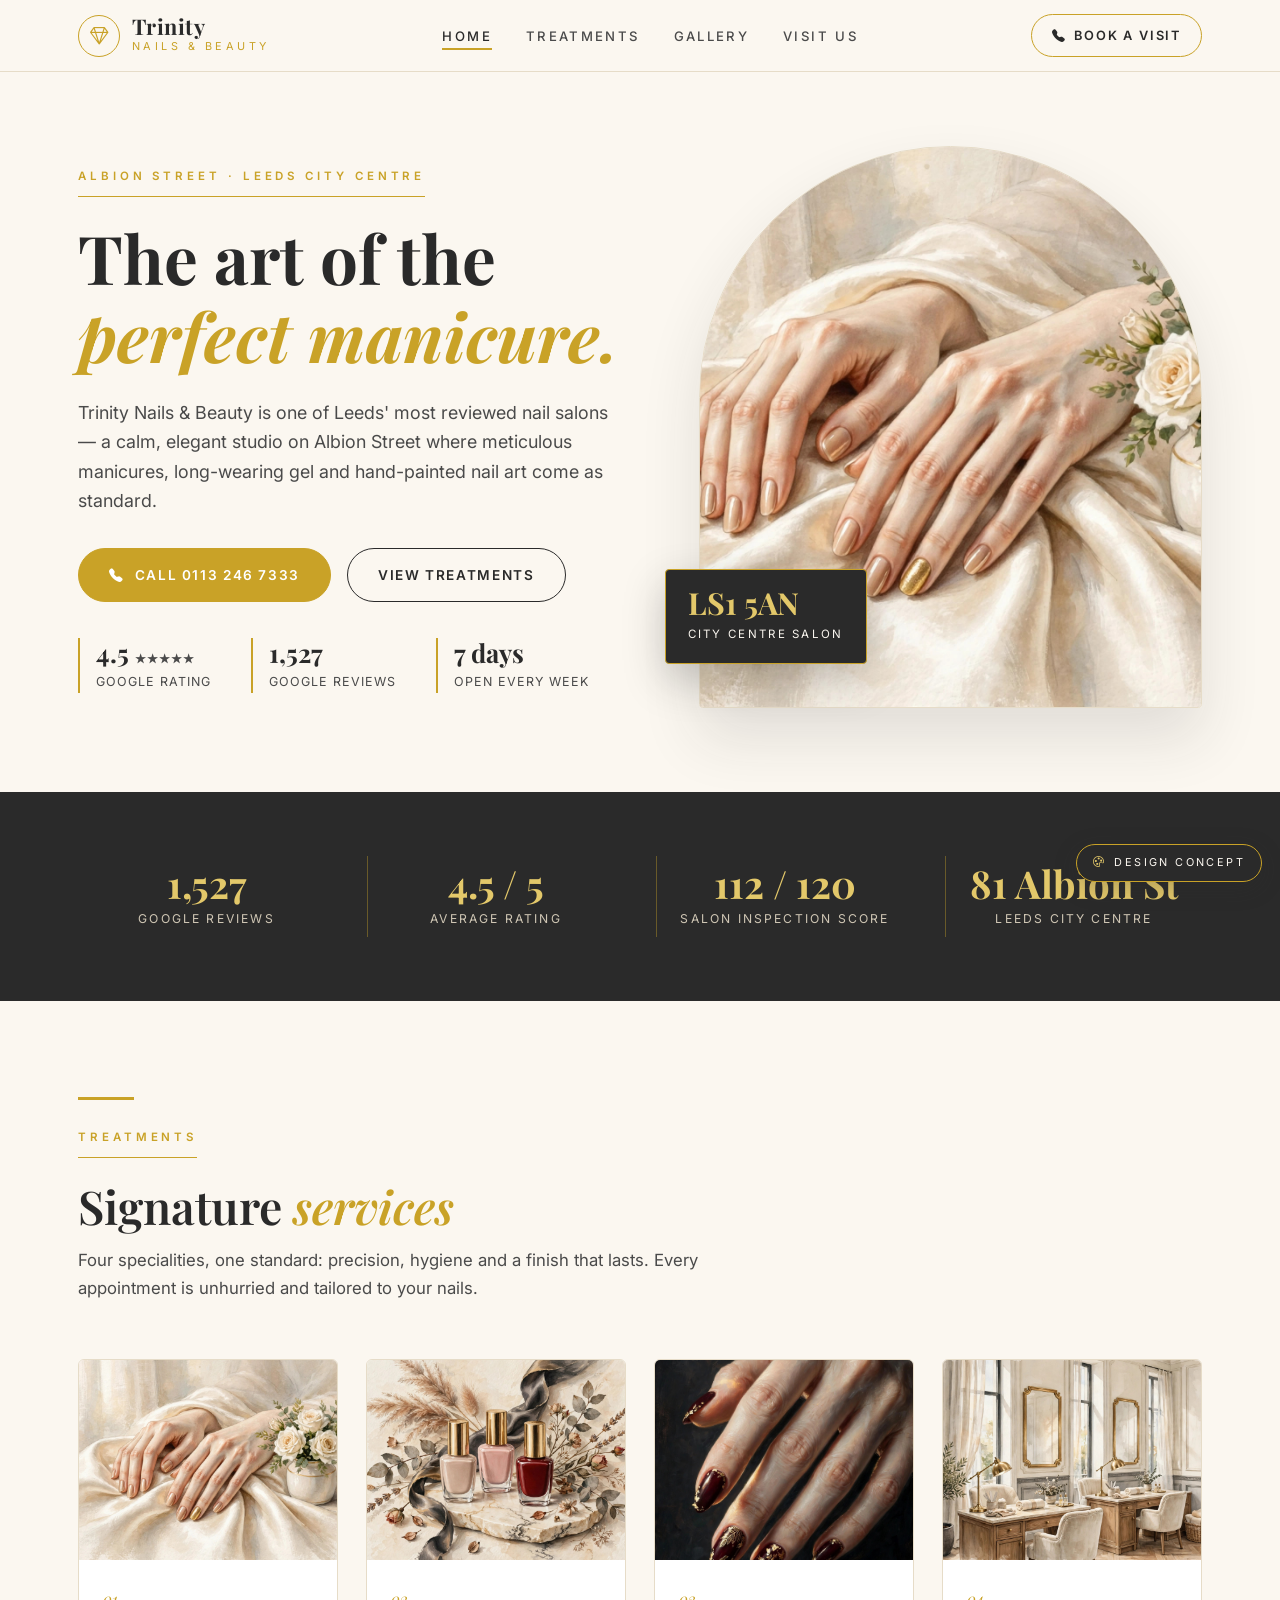
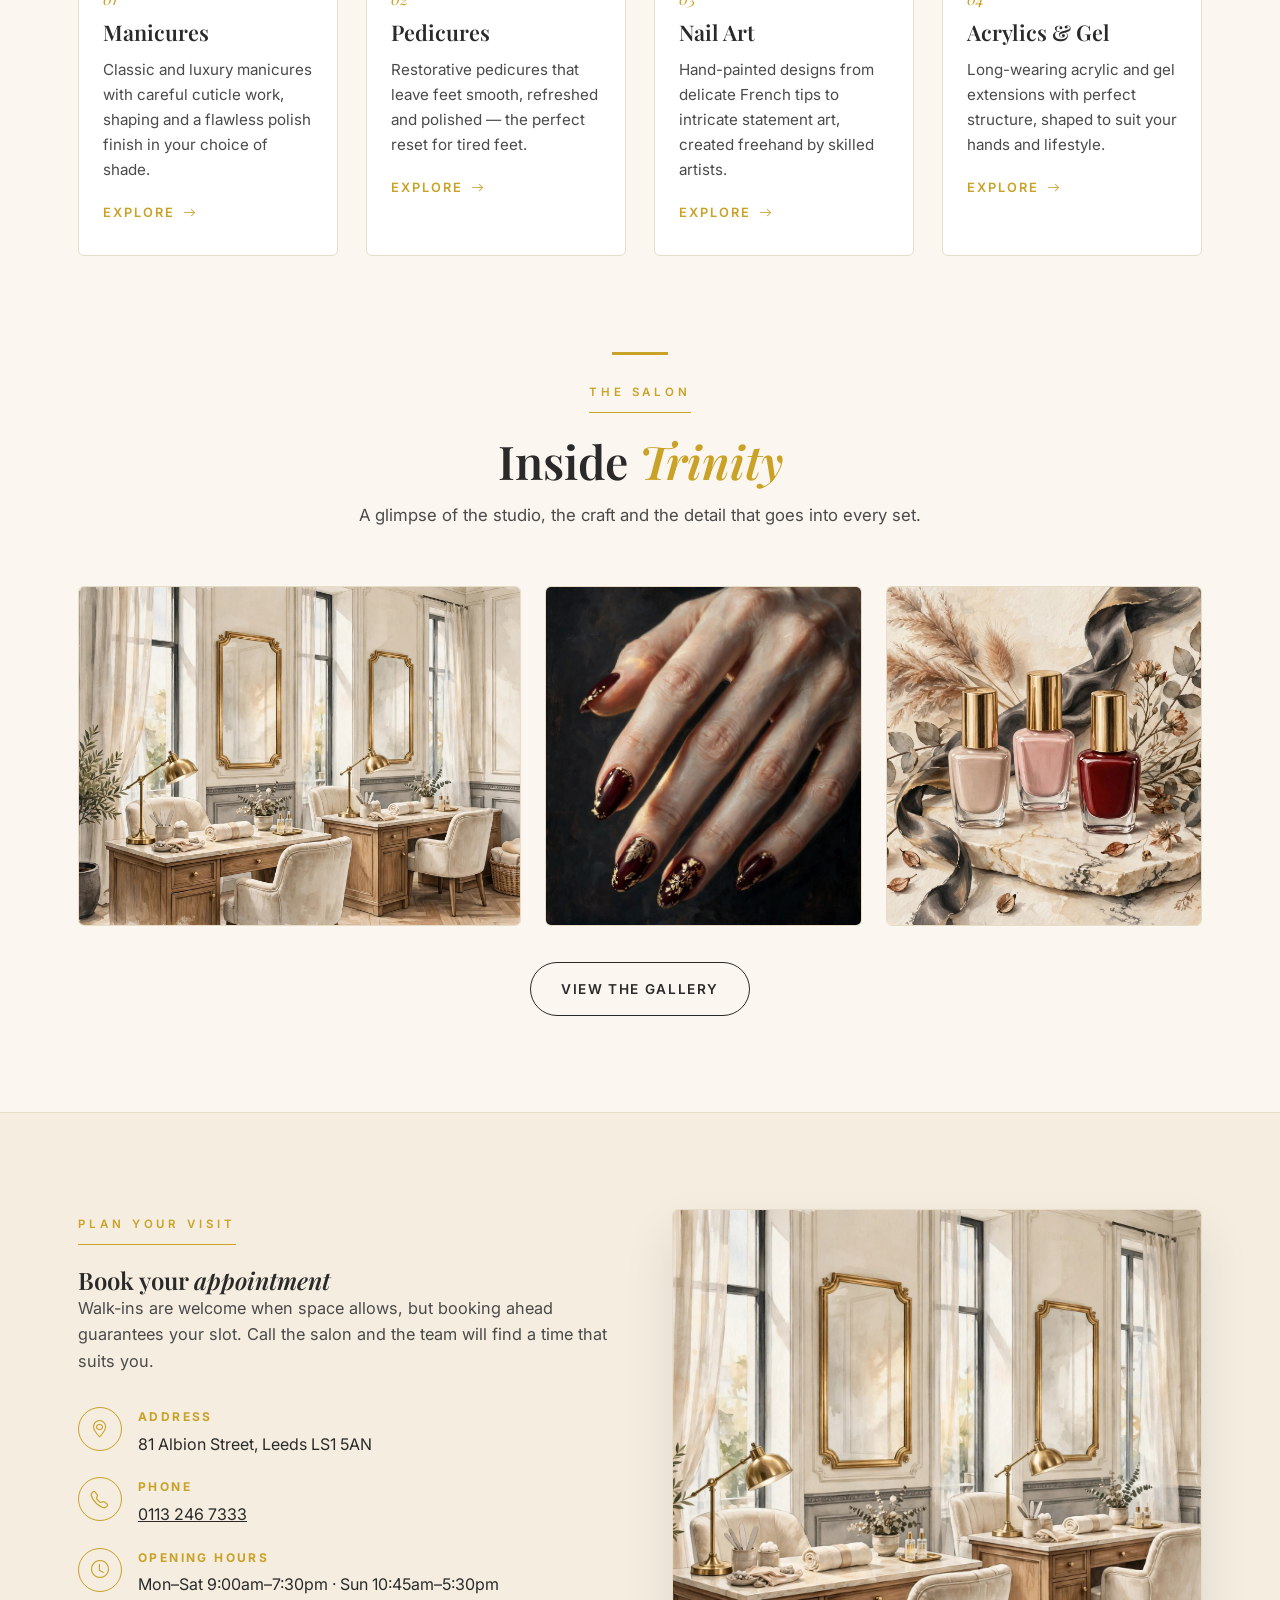
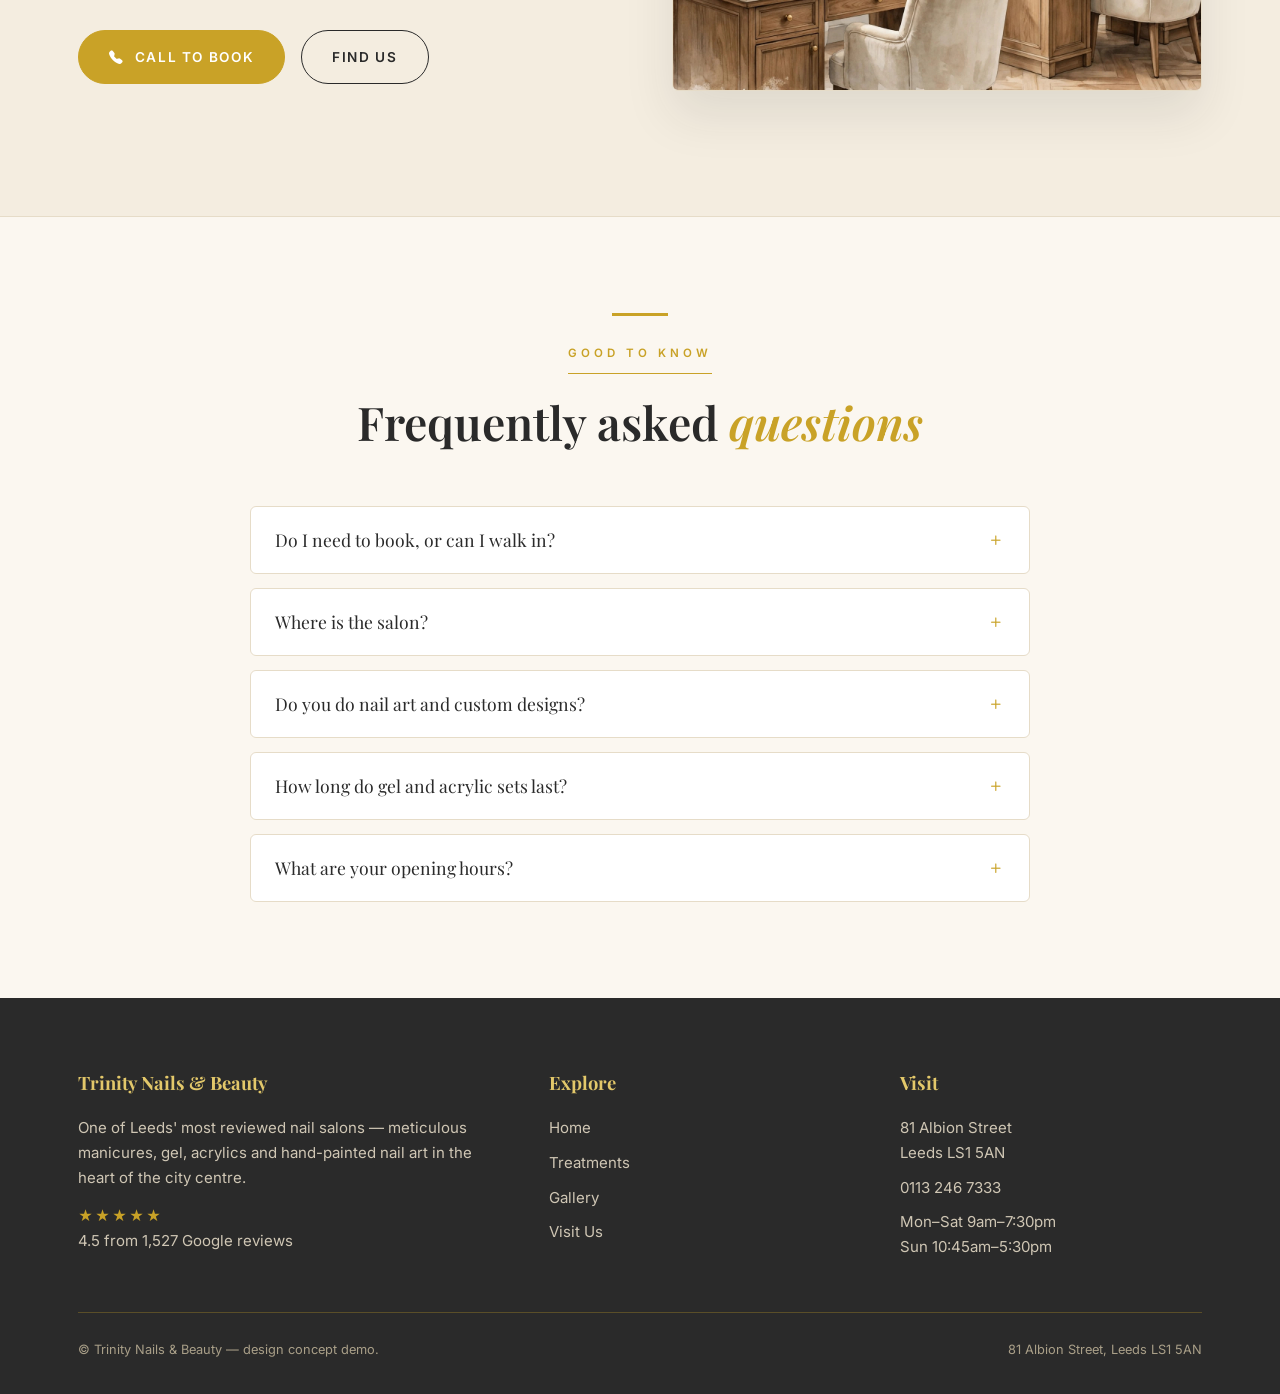
==== index.html @ 9b4c42ee "Demo website concept for Trinity Nails & Beauty (Leeds, UK)" ====
<!DOCTYPE html>
<html lang="en-GB">
<head>
  <meta charset="UTF-8">
  <meta name="viewport" content="width=device-width, initial-scale=1.0">
  <title>Trinity Nails &amp; Beauty — Leeds City Centre | Manicures, Gel &amp; Nail Art</title>
  <meta name="description" content="Trinity Nails & Beauty, 81 Albion Street, Leeds LS1 5AN. Rated 4.5/5 from 1,527 Google reviews. Manicures, pedicures, acrylics, gel and hand-painted nail art. Call 0113 246 7333.">
  <meta property="og:title" content="Trinity Nails &amp; Beauty — Leeds City Centre">
  <meta property="og:description" content="Rated 4.5/5 from 1,527 Google reviews. Elegant manicures, gel, acrylics and nail art on Albion Street, Leeds.">
  <meta property="og:type" content="website">
  <link rel="stylesheet" href="styles.css">
  <link rel="stylesheet" href="https://cdn.jsdelivr.net/npm/bootstrap-icons@1.11.3/font/bootstrap-icons.min.css">
  <link rel="preconnect" href="https://fonts.googleapis.com">
  <link rel="preconnect" href="https://fonts.gstatic.com" crossorigin>
  <link href="https://fonts.googleapis.com/css2?family=Playfair+Display:ital,wght@0,500;0,600;0,700;1,500;1,600&family=Inter:wght@400;500;600;700&display=swap" rel="stylesheet">
  <script src="menu.js" defer></script>
</head>
<body>

<header class="site-header">
  <div class="wrap nav-bar">
    <a class="brand" href="index.html" aria-label="Trinity Nails and Beauty home">
      <span class="brand-mark"><i class="bi bi-gem" aria-hidden="true"></i></span>
      <span><span class="brand-name">Trinity</span><span class="brand-sub">Nails &amp; Beauty</span></span>
    </a>
    <nav aria-label="Main navigation">
      <ul class="nav-links">
        <li><a href="index.html" class="active" aria-current="page">Home</a></li>
        <li><a href="services.html">Treatments</a></li>
        <li><a href="gallery.html">Gallery</a></li>
        <li><a href="contact.html">Visit Us</a></li>
      </ul>
    </nav>
    <button class="nav-toggle" aria-label="Open menu" aria-expanded="false"><i class="bi bi-list" aria-hidden="true"></i></button>
    <a class="nav-book" href="tel:+441132467333"><i class="bi bi-telephone-fill" aria-hidden="true"></i><span>Book a visit</span></a>
  </div>
</header>

<div class="concept-badge"><i class="bi bi-palette" aria-hidden="true"></i> Design concept</div>

<main>
  <!-- (1) HERO -->
  <section class="hero">
    <div class="wrap hero-grid">
      <div>
        <span class="kicker">Albion Street &middot; Leeds City Centre</span>
        <h1>The art of the <em>perfect manicure.</em></h1>
        <p class="lead">Trinity Nails &amp; Beauty is one of Leeds' most reviewed nail salons — a calm, elegant studio on Albion Street where meticulous manicures, long-wearing gel and hand-painted nail art come as standard.</p>
        <div class="hero-cta">
          <a class="btn btn-gold" href="tel:+441132467333"><i class="bi bi-telephone-fill" aria-hidden="true"></i> Call 0113 246 7333</a>
          <a class="btn btn-outline" href="services.html">View Treatments</a>
        </div>
        <div class="hero-facts">
          <div class="fact">
            <strong>4.5 <span class="stars" aria-hidden="true">★★★★★</span></strong>
            <span>Google rating</span>
          </div>
          <div class="fact"><strong>1,527</strong><span>Google reviews</span></div>
          <div class="fact"><strong>7 days</strong><span>Open every week</span></div>
        </div>
      </div>
      <div class="hero-visual">
        <div class="arch-frame">
          <img src="images/hero.jpg" alt="Elegant manicured hands with a gold accent nail on silk fabric at Trinity Nails and Beauty">
        </div>
        <div class="hero-stamp">
          <strong>LS1 5AN</strong>
          <span>City centre salon</span>
        </div>
      </div>
    </div>
  </section>

  <!-- (2) SOCIAL PROOF -->
  <section class="proof-band" aria-label="Salon reputation">
    <div class="wrap proof-grid">
      <div class="proof-item"><strong>1,527</strong><span>Google reviews</span></div>
      <div class="proof-item"><strong>4.5 / 5</strong><span>Average rating</span></div>
      <div class="proof-item"><strong>112 / 120</strong><span>Salon inspection score</span></div>
      <div class="proof-item"><strong>81 Albion St</strong><span>Leeds city centre</span></div>
    </div>
  </section>

  <!-- (3) SERVICES SHOWCASE -->
  <section class="section">
    <div class="wrap">
      <div class="section-head">
        <div class="rule"></div>
        <span class="kicker">Treatments</span>
        <h2>Signature <em>services</em></h2>
        <p>Four specialities, one standard: precision, hygiene and a finish that lasts. Every appointment is unhurried and tailored to your nails.</p>
      </div>
      <div class="svc-grid">
        <article class="svc-card">
          <div class="svc-photo"><img src="images/hero.jpg" alt="Classic manicure with nude polish and a gold accent nail"></div>
          <div class="svc-body">
            <span class="svc-num">01</span>
            <h3>Manicures</h3>
            <p>Classic and luxury manicures with careful cuticle work, shaping and a flawless polish finish in your choice of shade.</p>
            <a class="svc-link" href="services.html">Explore <i class="bi bi-arrow-right" aria-hidden="true"></i></a>
          </div>
        </article>
        <article class="svc-card">
          <div class="svc-photo"><img src="images/still-life.jpg" alt="Curated polish shades in nude, blush and red with gold caps"></div>
          <div class="svc-body">
            <span class="svc-num">02</span>
            <h3>Pedicures</h3>
            <p>Restorative pedicures that leave feet smooth, refreshed and polished — the perfect reset for tired feet.</p>
            <a class="svc-link" href="services.html">Explore <i class="bi bi-arrow-right" aria-hidden="true"></i></a>
          </div>
        </article>
        <article class="svc-card">
          <div class="svc-photo"><img src="images/nailart.jpg" alt="Hand-painted nail art with burgundy polish and gold leaf detail"></div>
          <div class="svc-body">
            <span class="svc-num">03</span>
            <h3>Nail Art</h3>
            <p>Hand-painted designs from delicate French tips to intricate statement art, created freehand by skilled artists.</p>
            <a class="svc-link" href="services.html">Explore <i class="bi bi-arrow-right" aria-hidden="true"></i></a>
          </div>
        </article>
        <article class="svc-card">
          <div class="svc-photo"><img src="images/interior.jpg" alt="Serene salon interior with gold-framed mirrors and manicure station"></div>
          <div class="svc-body">
            <span class="svc-num">04</span>
            <h3>Acrylics &amp; Gel</h3>
            <p>Long-wearing acrylic and gel extensions with perfect structure, shaped to suit your hands and lifestyle.</p>
            <a class="svc-link" href="services.html">Explore <i class="bi bi-arrow-right" aria-hidden="true"></i></a>
          </div>
        </article>
      </div>
    </div>
  </section>

  <!-- (4) GALLERY PREVIEW -->
  <section class="section" style="padding-top:0">
    <div class="wrap">
      <div class="section-head center">
        <div class="rule"></div>
        <span class="kicker">The salon</span>
        <h2>Inside <em>Trinity</em></h2>
        <p>A glimpse of the studio, the craft and the detail that goes into every set.</p>
      </div>
      <div class="gallery-strip">
        <div class="g-item tall"><img src="images/interior.jpg" alt="Elegant Trinity Nails and Beauty salon interior"></div>
        <div class="g-item"><img src="images/nailart.jpg" alt="Close-up of burgundy nail art with gold leaf detail"></div>
        <div class="g-item"><img src="images/still-life.jpg" alt="Still life of luxury polish bottles in seasonal shades"></div>
      </div>
      <div style="text-align:center; margin-top:36px">
        <a class="btn btn-outline" href="gallery.html">View the gallery</a>
      </div>
    </div>
  </section>

  <!-- (5) BOOKING / VISIT BAND -->
  <section class="section book-band">
    <div class="wrap book-grid">
      <div>
        <span class="kicker">Plan your visit</span>
        <h2>Book your <em>appointment</em></h2>
        <p class="lead" style="font-size:1.02rem">Walk-ins are welcome when space allows, but booking ahead guarantees your slot. Call the salon and the team will find a time that suits you.</p>
        <div class="info-rows">
          <div class="info-row">
            <span class="icon-tile"><i class="bi bi-geo-alt" aria-hidden="true"></i></span>
            <div><strong>Address</strong><p>81 Albion Street, Leeds LS1 5AN</p></div>
          </div>
          <div class="info-row">
            <span class="icon-tile"><i class="bi bi-telephone" aria-hidden="true"></i></span>
            <div><strong>Phone</strong><p><a href="tel:+441132467333">0113 246 7333</a></p></div>
          </div>
          <div class="info-row">
            <span class="icon-tile"><i class="bi bi-clock" aria-hidden="true"></i></span>
            <div><strong>Opening hours</strong><p>Mon&ndash;Sat 9:00am&ndash;7:30pm &middot; Sun 10:45am&ndash;5:30pm</p></div>
          </div>
        </div>
        <div class="hero-cta">
          <a class="btn btn-gold" href="tel:+441132467333"><i class="bi bi-telephone-fill" aria-hidden="true"></i> Call to book</a>
          <a class="btn btn-outline" href="contact.html">Find us</a>
        </div>
      </div>
      <div class="book-visual">
        <img src="images/interior.jpg" alt="Calm, light-filled manicure station at Trinity Nails and Beauty">
      </div>
    </div>
  </section>

  <!-- (6) FAQ -->
  <section class="section">
    <div class="wrap">
      <div class="section-head center">
        <div class="rule"></div>
        <span class="kicker">Good to know</span>
        <h2>Frequently asked <em>questions</em></h2>
      </div>
      <div class="faq-list">
        <div class="faq-item">
          <button class="faq-q" aria-expanded="false">Do I need to book, or can I walk in?<i class="bi bi-plus" aria-hidden="true"></i></button>
          <div class="faq-a"><p>Both are fine. Walk-ins are welcome when a station is free, but the salon is busiest at lunchtimes and on Saturdays — booking ahead by phone on 0113 246 7333 guarantees your appointment.</p></div>
        </div>
        <div class="faq-item">
          <button class="faq-q" aria-expanded="false">Where is the salon?<i class="bi bi-plus" aria-hidden="true"></i></button>
          <div class="faq-a"><p>You'll find us at 81 Albion Street in Leeds city centre, postcode LS1 5AN — a short walk from the Trinity Leeds shopping centre and well served by buses and the train station.</p></div>
        </div>
        <div class="faq-item">
          <button class="faq-q" aria-expanded="false">Do you do nail art and custom designs?<i class="bi bi-plus" aria-hidden="true"></i></button>
          <div class="faq-a"><p>Yes — hand-painted nail art is one of the salon's specialities. Bring a photo or describe your idea when you book and the artist will plan the design with you.</p></div>
        </div>
        <div class="faq-item">
          <button class="faq-q" aria-expanded="false">How long do gel and acrylic sets last?<i class="bi bi-plus" aria-hidden="true"></i></button>
          <div class="faq-a"><p>With proper application and aftercare, gel and acrylic sets typically look their best for two to three weeks before an infill or removal is due. The team will advise on aftercare at your appointment.</p></div>
        </div>
        <div class="faq-item">
          <button class="faq-q" aria-expanded="false">What are your opening hours?<i class="bi bi-plus" aria-hidden="true"></i></button>
          <div class="faq-a"><p>Monday to Saturday 9:00am to 7:30pm, and Sunday 10:45am to 5:30pm. The salon is open seven days a week.</p></div>
        </div>
      </div>
    </div>
  </section>
</main>

<footer class="site-footer">
  <div class="wrap">
    <div class="foot-grid">
      <div>
        <h4>Trinity Nails &amp; Beauty</h4>
        <p>One of Leeds' most reviewed nail salons — meticulous manicures, gel, acrylics and hand-painted nail art in the heart of the city centre.</p>
        <p style="margin-top:14px"><span class="stars" aria-hidden="true">★★★★★</span><br>4.5 from 1,527 Google reviews</p>
      </div>
      <div>
        <h4>Explore</h4>
        <ul>
          <li><a href="index.html">Home</a></li>
          <li><a href="services.html">Treatments</a></li>
          <li><a href="gallery.html">Gallery</a></li>
          <li><a href="contact.html">Visit Us</a></li>
        </ul>
      </div>
      <div>
        <h4>Visit</h4>
        <ul>
          <li>81 Albion Street<br>Leeds LS1 5AN</li>
          <li><a href="tel:+441132467333">0113 246 7333</a></li>
          <li>Mon&ndash;Sat 9am&ndash;7:30pm<br>Sun 10:45am&ndash;5:30pm</li>
        </ul>
      </div>
    </div>
    <div class="foot-bottom">
      <span>&copy; Trinity Nails &amp; Beauty — design concept demo.</span>
      <span>81 Albion Street, Leeds LS1 5AN</span>
    </div>
  </div>
</footer>

</body>
</html>
---- styles.css ----
/* Trinity Nails & Beauty — editorial luxe stylesheet */
:root {
  --ivory: #FBF7F0;
  --ivory-deep: #F4EDE0;
  --charcoal: #2A2A2A;
  --charcoal-soft: #4a4a4a;
  --gold: #C9A227;
  --gold-soft: #e3c86a;
  --line: #e6dcc8;
  --serif: 'Playfair Display', Georgia, serif;
  --sans: 'Inter', -apple-system, 'Segoe UI', sans-serif;
}

* { margin: 0; padding: 0; box-sizing: border-box; }
html { scroll-behavior: smooth; }
body {
  font-family: var(--sans);
  background: var(--ivory);
  color: var(--charcoal);
  line-height: 1.65;
  -webkit-font-smoothing: antialiased;
}
img { max-width: 100%; display: block; }
.wrap { max-width: 1180px; margin: 0 auto; padding: 0 28px; }
h1, h2, h3 { font-family: var(--serif); font-weight: 600; line-height: 1.15; color: var(--charcoal); }
em { font-style: italic; }
a { color: inherit; }

/* ---------- header ---------- */
.site-header {
  position: sticky; top: 0; z-index: 900;
  background: var(--ivory);
  border-bottom: 1px solid var(--line);
}
.nav-bar {
  display: flex; align-items: center; justify-content: space-between;
  padding-top: 14px; padding-bottom: 14px; gap: 16px;
}
.brand { text-decoration: none; display: flex; align-items: center; gap: 12px; }
.brand-mark {
  width: 42px; height: 42px; border: 1px solid var(--gold); border-radius: 50%;
  display: grid; place-items: center; color: var(--gold); font-size: 1.15rem;
}
.brand-name { font-family: var(--serif); font-size: 1.35rem; font-weight: 700; letter-spacing: 0.02em; display: block; line-height: 1.1; }
.brand-sub { font-size: 0.68rem; letter-spacing: 0.32em; text-transform: uppercase; color: var(--gold); display: block; }
.nav-links { display: flex; gap: 34px; list-style: none; }
.nav-links a {
  text-decoration: none; font-size: 0.82rem; letter-spacing: 0.18em; text-transform: uppercase;
  font-weight: 500; color: var(--charcoal-soft); padding: 6px 0; position: relative;
}
.nav-links a.active, .nav-links a:hover { color: var(--charcoal); }
.nav-links a.active::after {
  content: ""; position: absolute; left: 0; right: 0; bottom: 0;
  height: 2px; background: var(--gold);
}
.nav-toggle { display: none; background: none; border: none; font-size: 1.7rem; color: var(--charcoal); cursor: pointer; padding: 6px; }
.nav-close { display: none; }
.nav-book {
  text-decoration: none; font-size: 0.8rem; letter-spacing: 0.14em; text-transform: uppercase; font-weight: 600;
  border: 1px solid var(--gold); color: var(--charcoal); padding: 10px 20px; border-radius: 999px;
  display: inline-flex; align-items: center; gap: 8px; transition: all 0.2s;
}
.nav-book:hover { background: var(--gold); color: #fff; }

/* ---------- concept badge ---------- */
.concept-badge {
  position: fixed; right: 18px; bottom: 18px; z-index: 800;
  background: var(--charcoal); color: var(--ivory);
  font-size: 0.68rem; letter-spacing: 0.22em; text-transform: uppercase;
  padding: 9px 16px; border-radius: 999px; border: 1px solid var(--gold);
  box-shadow: 0 6px 22px rgba(42,42,42,0.25);
  display: inline-flex; align-items: center; gap: 8px;
}
.concept-badge i { color: var(--gold-soft); }

/* ---------- hero ---------- */
.hero { padding: 74px 0 84px; position: relative; overflow: hidden; }
.hero-grid { display: grid; grid-template-columns: 1.05fr 0.95fr; gap: 64px; align-items: center; }
.kicker {
  display: inline-block; font-size: 0.72rem; letter-spacing: 0.34em; text-transform: uppercase;
  color: var(--gold); font-weight: 600; margin-bottom: 22px;
  border-bottom: 1px solid var(--gold); padding-bottom: 10px;
}
.hero h1 { font-size: clamp(2.6rem, 5.4vw, 4.2rem); font-weight: 700; margin-bottom: 24px; }
.hero h1 em { color: var(--gold); }
.lead { font-size: 1.12rem; color: var(--charcoal-soft); max-width: 34rem; margin-bottom: 32px; }
.hero-cta { display: flex; gap: 16px; flex-wrap: wrap; margin-bottom: 36px; }
.btn {
  display: inline-flex; align-items: center; gap: 10px;
  font-size: 0.85rem; letter-spacing: 0.12em; text-transform: uppercase; font-weight: 600;
  text-decoration: none; padding: 15px 30px; border-radius: 999px; transition: all 0.2s; cursor: pointer;
}
.btn-gold { background: var(--gold); color: #fff; border: 1px solid var(--gold); }
.btn-gold:hover { background: #a8861e; border-color: #a8861e; }
.btn-outline { border: 1px solid var(--charcoal); color: var(--charcoal); background: transparent; }
.btn-outline:hover { background: var(--charcoal); color: var(--ivory); }
.btn-light { background: var(--ivory); color: var(--charcoal); border: 1px solid var(--ivory); }
.btn-light:hover { background: var(--gold-soft); border-color: var(--gold-soft); }
.hero-facts { display: flex; gap: 40px; flex-wrap: wrap; }
.fact { border-left: 2px solid var(--gold); padding-left: 16px; }
.fact strong { font-family: var(--serif); font-size: 1.6rem; display: block; line-height: 1.1; }
.fact span { font-size: 0.78rem; letter-spacing: 0.08em; text-transform: uppercase; color: var(--charcoal-soft); }
.stars { color: var(--gold); font-size: 0.9rem; letter-spacing: 2px; }
.hero-visual { position: relative; }
.arch-frame {
  border-radius: 999px 999px 14px 14px; overflow: hidden;
  border: 1px solid var(--line); box-shadow: 0 30px 60px rgba(42,42,42,0.12);
}
.arch-frame img { width: 100%; height: 560px; object-fit: cover; }
.hero-stamp {
  position: absolute; left: -34px; bottom: 44px;
  background: var(--charcoal); color: var(--ivory); border: 1px solid var(--gold);
  padding: 18px 22px; border-radius: 4px; box-shadow: 0 16px 40px rgba(42,42,42,0.25);
}
.hero-stamp strong { font-family: var(--serif); font-size: 1.9rem; display: block; color: var(--gold-soft); line-height: 1; }
.hero-stamp span { font-size: 0.72rem; letter-spacing: 0.2em; text-transform: uppercase; }

/* ---------- proof band ---------- */
.proof-band { background: var(--charcoal); color: var(--ivory); padding: 64px 0; }
.proof-grid { display: grid; grid-template-columns: repeat(4, 1fr); gap: 32px; text-align: center; }
.proof-item { border-left: 1px solid rgba(201,162,39,0.4); padding: 6px 18px; }
.proof-item:first-child { border-left: none; }
.proof-item strong { font-family: var(--serif); font-size: 2.4rem; color: var(--gold-soft); display: block; line-height: 1.1; }
.proof-item span { font-size: 0.76rem; letter-spacing: 0.18em; text-transform: uppercase; color: #cfc6b4; }

/* ---------- sections ---------- */
.section { padding: 96px 0; }
.section-head { max-width: 640px; margin-bottom: 56px; }
.section-head.center { text-align: center; margin-left: auto; margin-right: auto; }
.section-head h2 { font-size: clamp(2rem, 4vw, 2.9rem); margin-bottom: 14px; }
.section-head h2 em { color: var(--gold); }
.section-head p { color: var(--charcoal-soft); font-size: 1.05rem; }
.rule { width: 56px; height: 3px; background: var(--gold); margin-bottom: 22px; }
.section-head.center .rule { margin-left: auto; margin-right: auto; }

/* services editorial cards */
.svc-grid { display: grid; grid-template-columns: repeat(4, 1fr); gap: 28px; }
.svc-card { background: #fff; border: 1px solid var(--line); border-radius: 6px; overflow: hidden; transition: transform 0.25s, box-shadow 0.25s; }
.svc-card:hover { transform: translateY(-6px); box-shadow: 0 24px 48px rgba(42,42,42,0.1); }
.svc-photo { height: 200px; overflow: hidden; }
.svc-photo img { width: 100%; height: 100%; object-fit: cover; transition: transform 0.5s; }
.svc-card:hover .svc-photo img { transform: scale(1.05); }
.svc-body { padding: 26px 24px 30px; }
.svc-num { font-family: var(--serif); font-style: italic; color: var(--gold); font-size: 1rem; }
.svc-body h3 { font-size: 1.35rem; margin: 8px 0 12px; }
.svc-body p { font-size: 0.95rem; color: var(--charcoal-soft); margin-bottom: 16px; }
.svc-link { font-size: 0.8rem; letter-spacing: 0.16em; text-transform: uppercase; font-weight: 600; color: var(--gold); text-decoration: none; display: inline-flex; align-items: center; gap: 8px; }

/* gallery strip */
.gallery-strip { display: grid; grid-template-columns: 1.4fr 1fr 1fr; gap: 24px; }
.g-item { border-radius: 6px; overflow: hidden; border: 1px solid var(--line); position: relative; min-height: 280px; }
.g-item img { width: 100%; height: 100%; object-fit: cover; position: absolute; inset: 0; }
.g-item.tall { min-height: 340px; }

/* booking band */
.book-band { background: var(--ivory-deep); border-top: 1px solid var(--line); border-bottom: 1px solid var(--line); }
.book-grid { display: grid; grid-template-columns: 1fr 1fr; gap: 64px; align-items: start; }
.info-rows { margin: 32px 0; display: grid; gap: 20px; }
.info-row { display: flex; gap: 16px; align-items: flex-start; }
.info-row .icon-tile {
  width: 44px; height: 44px; flex: 0 0 44px; border: 1px solid var(--gold); border-radius: 50%;
  display: grid; place-items: center; color: var(--gold); font-size: 1.1rem;
}
.info-row strong { display: block; font-size: 0.75rem; letter-spacing: 0.2em; text-transform: uppercase; color: var(--gold); margin-bottom: 4px; }
.info-row p { font-size: 1rem; }
.book-visual { border-radius: 6px; overflow: hidden; border: 1px solid var(--line); box-shadow: 0 24px 50px rgba(42,42,42,0.1); }
.book-visual img { height: 480px; width: 100%; object-fit: cover; }

/* FAQ */
.faq-list { max-width: 780px; margin: 0 auto; display: grid; gap: 14px; }
.faq-item { background: #fff; border: 1px solid var(--line); border-radius: 6px; overflow: hidden; }
.faq-q {
  width: 100%; background: none; border: none; cursor: pointer; text-align: left;
  display: flex; justify-content: space-between; align-items: center; gap: 16px;
  padding: 20px 24px; font-family: var(--serif); font-size: 1.1rem; color: var(--charcoal);
}
.faq-q i { color: var(--gold); font-size: 1.2rem; transition: transform 0.2s; flex: 0 0 auto; }
.faq-item.open .faq-q i { transform: rotate(45deg); }
.faq-a { max-height: 0; overflow: hidden; transition: max-height 0.3s ease; }
.faq-a p { padding: 0 24px 22px; color: var(--charcoal-soft); font-size: 0.98rem; }

/* ---------- footer ---------- */
.site-footer { background: var(--charcoal); color: var(--ivory); padding: 70px 0 34px; }
.foot-grid { display: grid; grid-template-columns: 1.4fr 1fr 1fr; gap: 48px; margin-bottom: 52px; }
.foot-grid h4 { font-family: var(--serif); font-size: 1.15rem; margin-bottom: 18px; color: var(--gold-soft); }
.foot-grid p, .foot-grid li { font-size: 0.94rem; color: #cfc6b4; }
.foot-grid ul { list-style: none; display: grid; gap: 10px; }
.foot-grid a { text-decoration: none; }
.foot-grid a:hover { color: var(--gold-soft); }
.foot-bottom { border-top: 1px solid rgba(201,162,39,0.3); padding-top: 26px; display: flex; justify-content: space-between; gap: 16px; flex-wrap: wrap; font-size: 0.8rem; color: #a99f88; }

/* ---------- inner pages ---------- */
.page-hero { background: var(--ivory-deep); border-bottom: 1px solid var(--line); padding: 72px 0 64px; text-align: center; }
.page-hero h1 { font-size: clamp(2.2rem, 4.6vw, 3.4rem); margin: 14px 0 16px; }
.page-hero h1 em { color: var(--gold); }
.page-hero p { color: var(--charcoal-soft); max-width: 560px; margin: 0 auto; font-size: 1.08rem; }

/* services page rows */
.svc-row { display: grid; grid-template-columns: 1fr 1fr; gap: 60px; align-items: center; padding: 48px 0; border-bottom: 1px solid var(--line); }
.svc-row:last-child { border-bottom: none; }
.svc-row.flip .svc-row-photo { order: 2; }
.svc-row-photo img { border-radius: 6px; height: 380px; width: 100%; object-fit: cover; border: 1px solid var(--line); }
.svc-row-copy .svc-num { font-size: 1.1rem; }
.svc-row-copy h2 { font-size: 2rem; margin: 10px 0 16px; }
.svc-row-copy p { color: var(--charcoal-soft); margin-bottom: 14px; }
.treat-list { list-style: none; margin: 20px 0 26px; display: grid; gap: 10px; }
.treat-list li { display: flex; gap: 12px; align-items: baseline; font-size: 0.98rem; }
.treat-list i { color: var(--gold); }

/* gallery grid */
.gal-grid { display: grid; grid-template-columns: repeat(3, 1fr); gap: 24px; }
.gal-card { border-radius: 6px; overflow: hidden; border: 1px solid var(--line); background: #fff; }
.gal-card img { height: 300px; width: 100%; object-fit: cover; transition: transform 0.5s; }
.gal-card:hover img { transform: scale(1.04); }
.gal-card figcaption { padding: 16px 20px; font-size: 0.9rem; color: var(--charcoal-soft); font-style: italic; font-family: var(--serif); }

/* contact */
.contact-grid { display: grid; grid-template-columns: 1fr 1fr; gap: 56px; align-items: start; }
.contact-card { background: #fff; border: 1px solid var(--line); border-radius: 6px; padding: 40px; }
.contact-card h3 { font-size: 1.4rem; margin-bottom: 20px; }
.hours-table { width: 100%; border-collapse: collapse; font-size: 0.96rem; }
.hours-table tr { border-bottom: 1px solid var(--line); }
.hours-table tr:last-child { border-bottom: none; }
.hours-table td { padding: 12px 4px; }
.hours-table td:last-child { text-align: right; font-weight: 600; }
.big-phone { font-family: var(--serif); font-size: 2rem; color: var(--charcoal); text-decoration: none; display: inline-block; margin: 10px 0 6px; }
.big-phone:hover { color: var(--gold); }
.map-note { background: var(--ivory-deep); border: 1px dashed var(--gold); border-radius: 6px; padding: 24px; margin-top: 24px; font-size: 0.95rem; color: var(--charcoal-soft); }

/* CTA banner */
.cta-banner { background: var(--charcoal); color: var(--ivory); text-align: center; padding: 80px 0; }
.cta-banner h2 { color: var(--ivory); font-size: clamp(1.8rem, 3.6vw, 2.6rem); margin-bottom: 16px; }
.cta-banner h2 em { color: var(--gold-soft); }
.cta-banner p { color: #cfc6b4; margin-bottom: 30px; }
.cta-banner .btn-gold { margin-right: 12px; }

/* ---------- responsive ---------- */
@media (max-width: 900px) {
  .nav-toggle { display: block; }
  .nav-book span { display: none; }
  .nav-links {
    position: fixed; top: 0; right: 0; bottom: 0; width: min(78vw, 340px);
    background: var(--charcoal); flex-direction: column; gap: 0; padding: 88px 36px 40px;
    transform: translateX(105%); transition: transform 0.3s ease;
    z-index: 2000; box-shadow: -20px 0 60px rgba(0,0,0,0.3);
  }
  .nav-links.open { transform: translateX(0); }
  .nav-close { display: block; position: absolute; top: 14px; right: 18px; border-bottom: none !important; list-style: none; }
  .nav-close button { background: none; border: none; color: var(--gold-soft); font-size: 2rem; cursor: pointer; padding: 4px; line-height: 1; }
  .nav-links li { border-bottom: 1px solid rgba(201,162,39,0.25); }
  .nav-links a { color: var(--ivory); display: block; padding: 18px 4px; font-size: 0.9rem; }
  .nav-links a.active { color: var(--gold-soft); }
  .nav-links a.active::after { display: none; }
  .nav-close-hint { display: block; }
  .hero-grid { grid-template-columns: 1fr; gap: 48px; }
  .arch-frame img { height: 420px; }
  .hero-stamp { left: 12px; }
  .proof-grid { grid-template-columns: repeat(2, 1fr); gap: 28px; }
  .proof-item:nth-child(3) { border-left: none; }
  .svc-grid { grid-template-columns: 1fr 1fr; }
  .gallery-strip { grid-template-columns: 1fr 1fr; }
  .g-item.tall { min-height: 280px; }
  .book-grid { grid-template-columns: 1fr; gap: 40px; }
  .book-visual img { height: 340px; }
  .svc-row { grid-template-columns: 1fr; gap: 28px; }
  .svc-row.flip .svc-row-photo { order: 0; }
  .svc-row-photo img { height: 300px; }
  .gal-grid { grid-template-columns: 1fr 1fr; }
  .contact-grid { grid-template-columns: 1fr; }
  .foot-grid { grid-template-columns: 1fr 1fr; }
  .concept-badge { right: 12px; bottom: 12px; }
}
@media (max-width: 560px) {
  .svc-grid { grid-template-columns: 1fr; }
  .gal-grid { grid-template-columns: 1fr; }
  .gallery-strip { grid-template-columns: 1fr; }
  .proof-grid { grid-template-columns: 1fr 1fr; gap: 20px; }
  .foot-grid { grid-template-columns: 1fr; gap: 32px; }
  .hero { padding: 52px 0 60px; }
  .section { padding: 64px 0; }
  .hero-cta .btn { width: 100%; justify-content: center; }
}
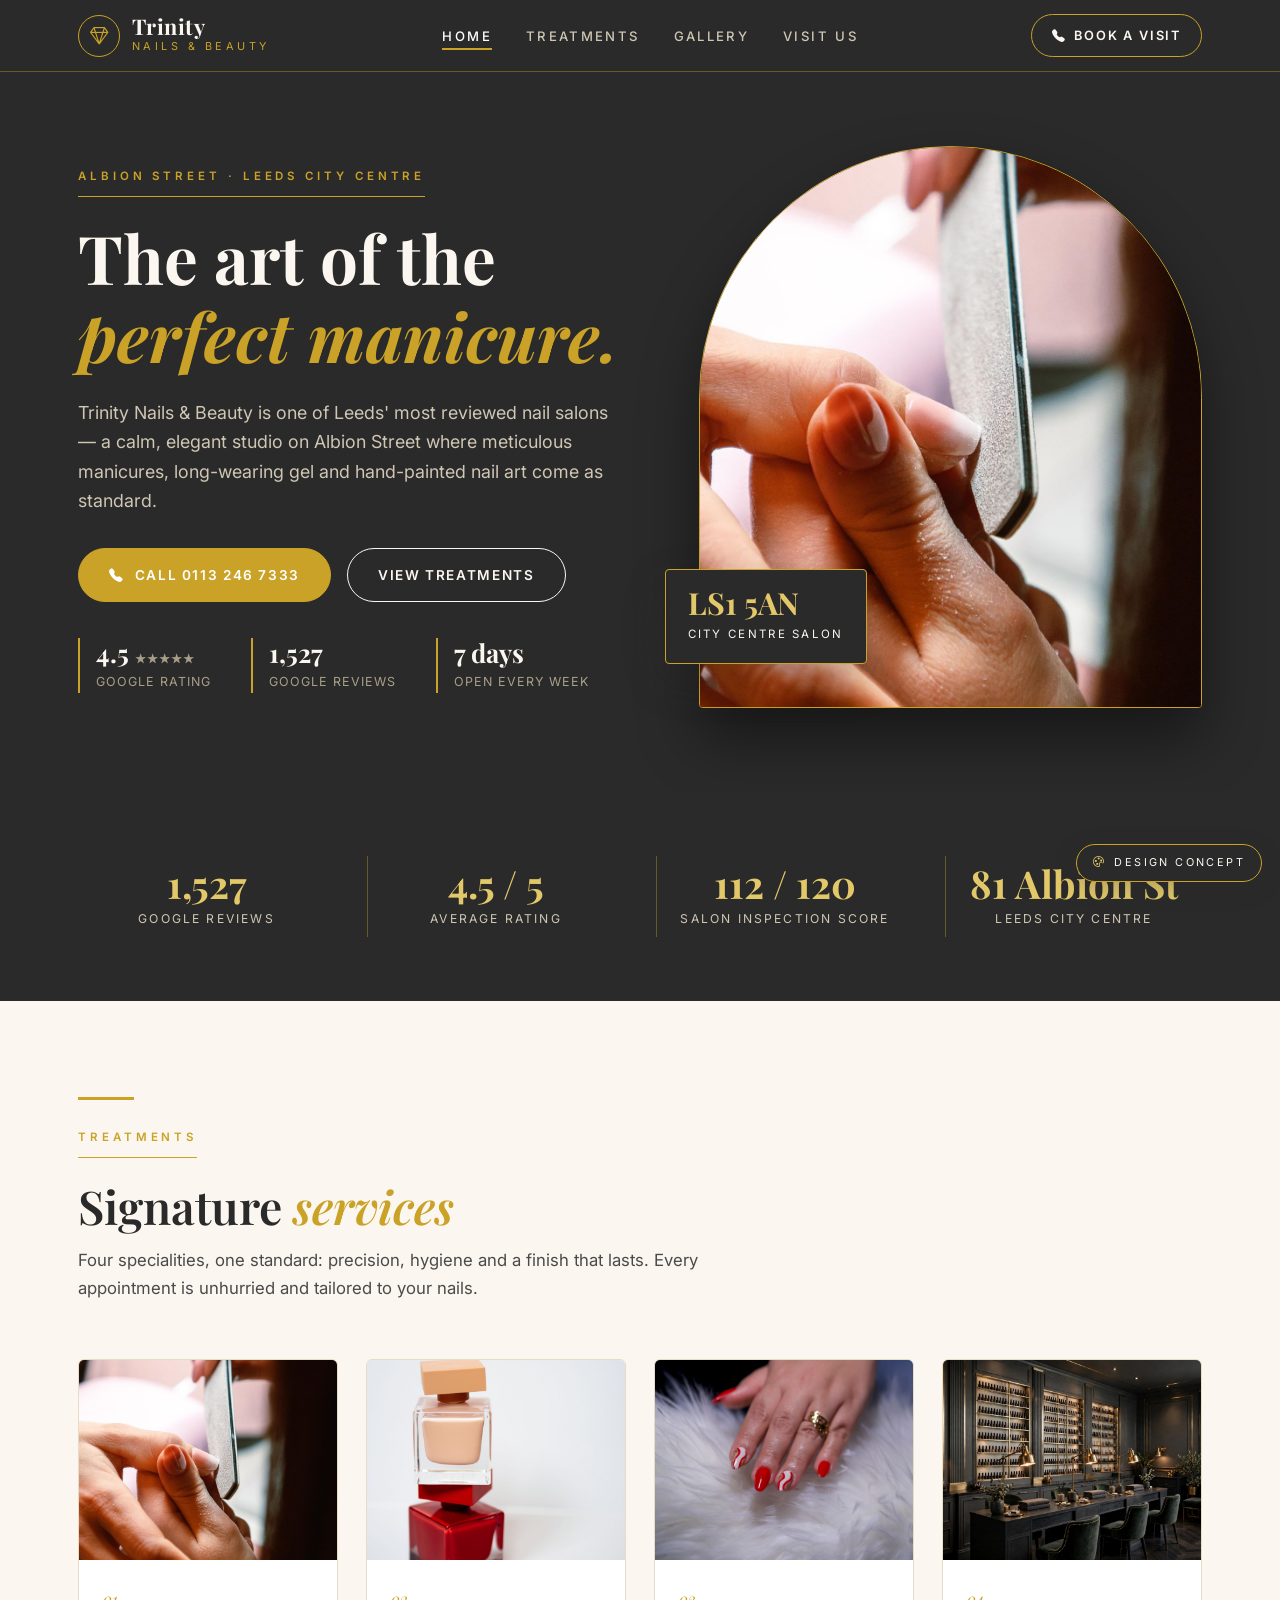
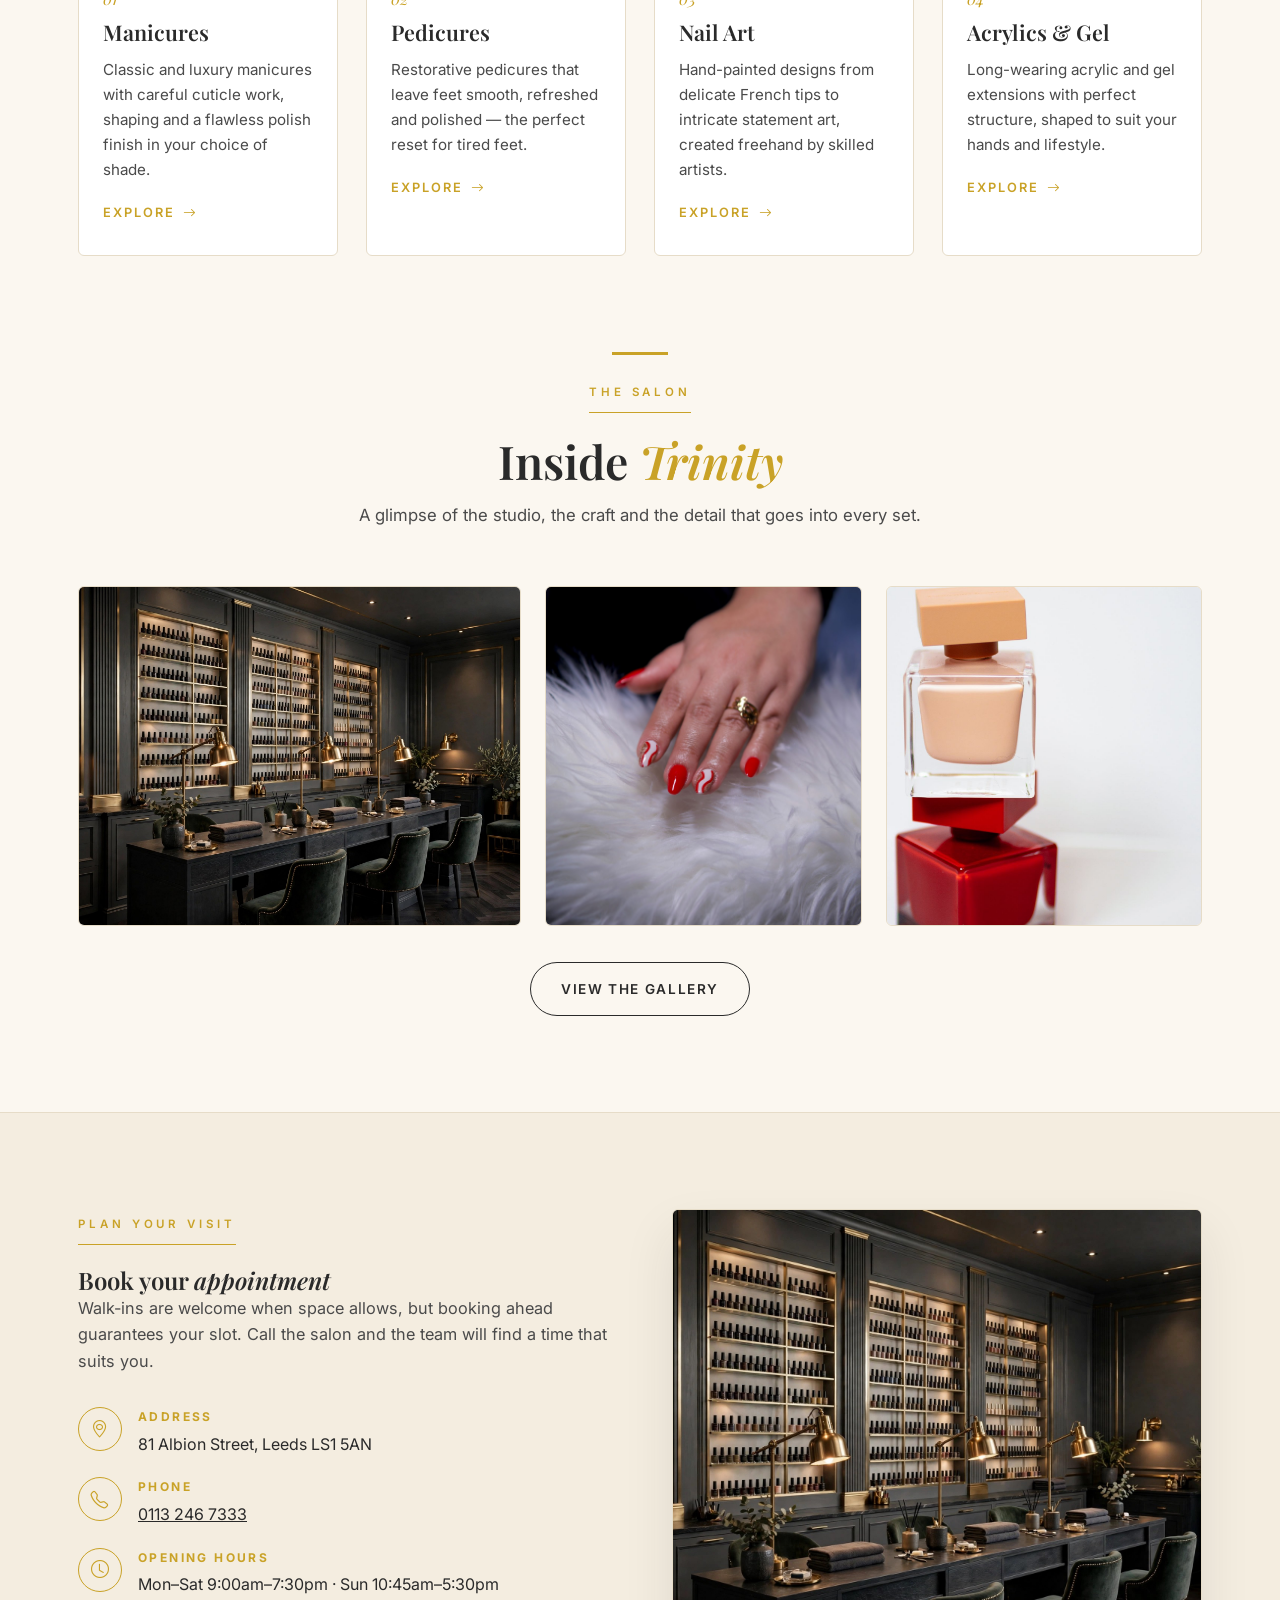
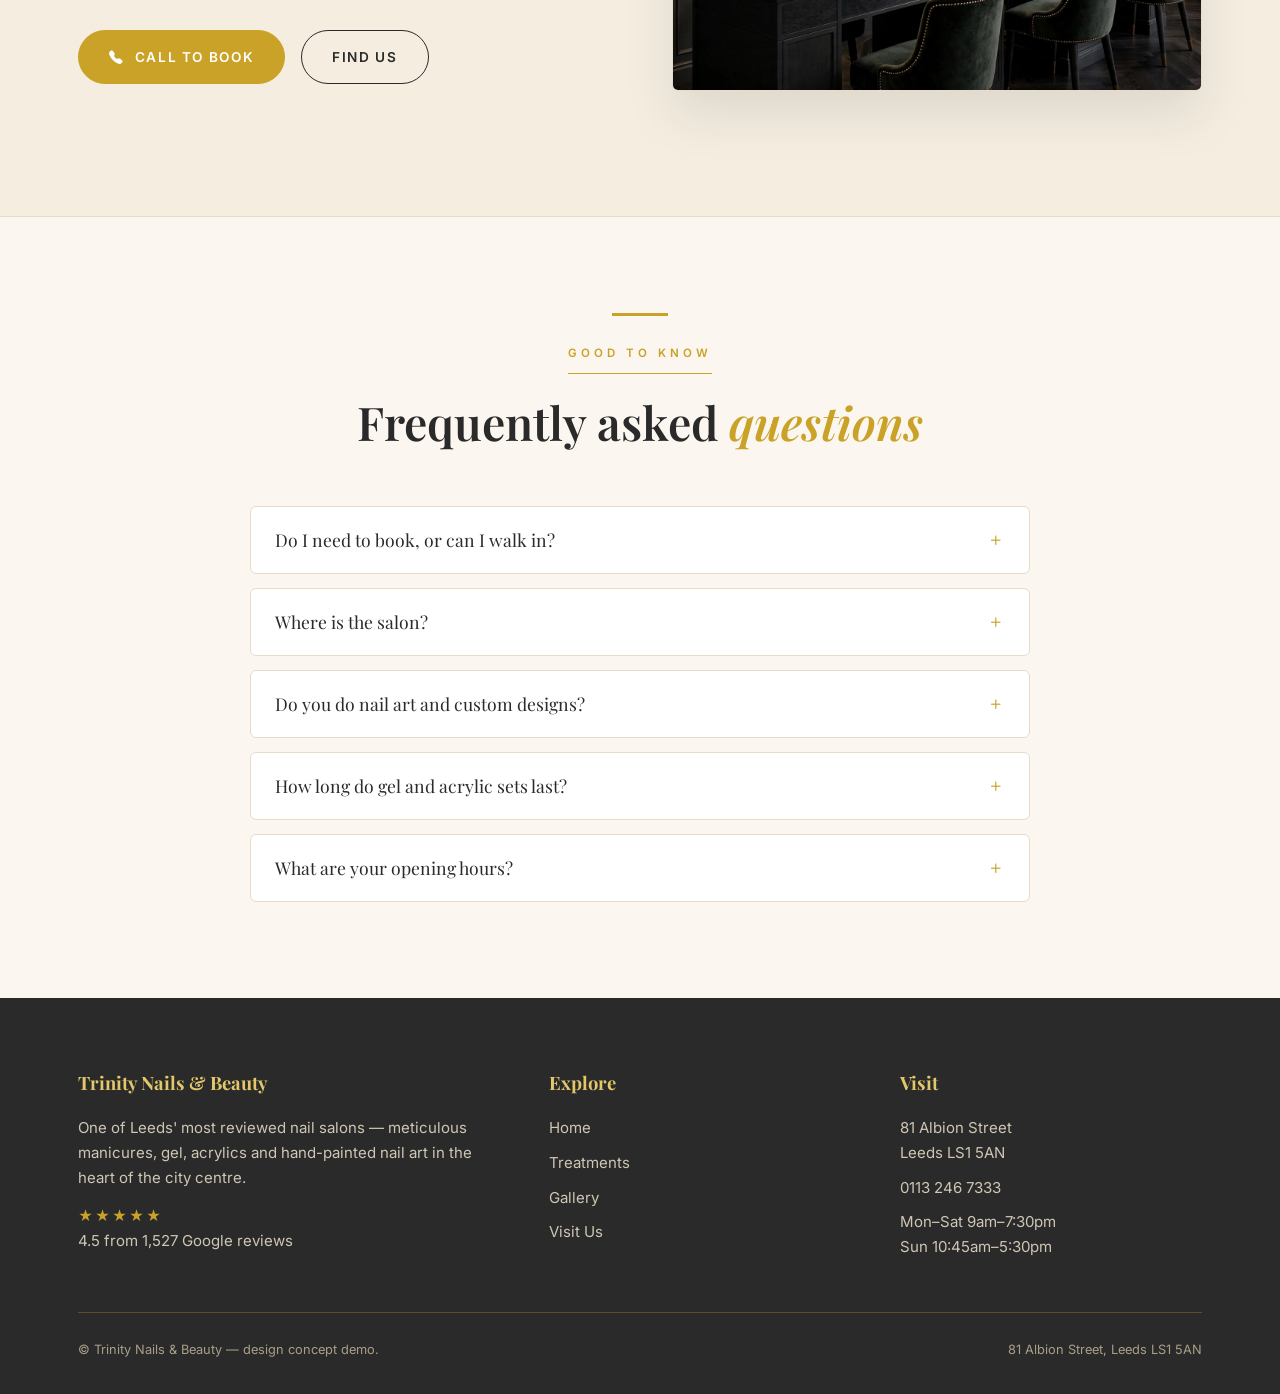
==== commit 568f8dcb: "Demo website concept for Trinity Nails & Beauty (Leeds)" ====
--- a/index.html
+++ b/index.html
@@ -9,11 +9,13 @@
   <meta property="og:description" content="Rated 4.5/5 from 1,527 Google reviews. Elegant manicures, gel, acrylics and nail art on Albion Street, Leeds.">
   <meta property="og:type" content="website">
   <link rel="stylesheet" href="styles.css">
-  <link rel="stylesheet" href="https://cdn.jsdelivr.net/npm/bootstrap-icons@1.11.3/font/bootstrap-icons.min.css">
+  <link rel="stylesheet" href="vendor/bootstrap-icons/bootstrap-icons.min.css">
   <link rel="preconnect" href="https://fonts.googleapis.com">
   <link rel="preconnect" href="https://fonts.gstatic.com" crossorigin>
   <link href="https://fonts.googleapis.com/css2?family=Playfair+Display:ital,wght@0,500;0,600;0,700;1,500;1,600&family=Inter:wght@400;500;600;700&display=swap" rel="stylesheet">
   <script src="menu.js" defer></script>
+<link rel="icon" type="image/png" href="favicon.png">
+<link rel="apple-touch-icon" href="apple-touch-icon.png">
 </head>
 <body>
 
--- a/styles.css
+++ b/styles.css
@@ -29,8 +29,8 @@
 /* ---------- header ---------- */
 .site-header {
   position: sticky; top: 0; z-index: 900;
-  background: var(--ivory);
-  border-bottom: 1px solid var(--line);
+  background: var(--charcoal);
+  border-bottom: 1px solid rgba(201, 162, 39, 0.4);
 }
 .nav-bar {
   display: flex; align-items: center; justify-content: space-between;
@@ -41,23 +41,23 @@
   width: 42px; height: 42px; border: 1px solid var(--gold); border-radius: 50%;
   display: grid; place-items: center; color: var(--gold); font-size: 1.15rem;
 }
-.brand-name { font-family: var(--serif); font-size: 1.35rem; font-weight: 700; letter-spacing: 0.02em; display: block; line-height: 1.1; }
+.brand-name { font-family: var(--serif); font-size: 1.35rem; font-weight: 700; letter-spacing: 0.02em; display: block; line-height: 1.1; color: var(--ivory); }
 .brand-sub { font-size: 0.68rem; letter-spacing: 0.32em; text-transform: uppercase; color: var(--gold); display: block; }
 .nav-links { display: flex; gap: 34px; list-style: none; }
 .nav-links a {
   text-decoration: none; font-size: 0.82rem; letter-spacing: 0.18em; text-transform: uppercase;
-  font-weight: 500; color: var(--charcoal-soft); padding: 6px 0; position: relative;
-}
-.nav-links a.active, .nav-links a:hover { color: var(--charcoal); }
+  font-weight: 500; color: #cfc6b4; padding: 6px 0; position: relative;
+}
+.nav-links a.active, .nav-links a:hover { color: #ffffff; }
 .nav-links a.active::after {
   content: ""; position: absolute; left: 0; right: 0; bottom: 0;
   height: 2px; background: var(--gold);
 }
-.nav-toggle { display: none; background: none; border: none; font-size: 1.7rem; color: var(--charcoal); cursor: pointer; padding: 6px; }
+.nav-toggle { display: none; background: none; border: none; font-size: 1.7rem; color: var(--ivory); cursor: pointer; padding: 6px; }
 .nav-close { display: none; }
 .nav-book {
   text-decoration: none; font-size: 0.8rem; letter-spacing: 0.14em; text-transform: uppercase; font-weight: 600;
-  border: 1px solid var(--gold); color: var(--charcoal); padding: 10px 20px; border-radius: 999px;
+  border: 1px solid var(--gold); color: var(--ivory); padding: 10px 20px; border-radius: 999px;
   display: inline-flex; align-items: center; gap: 8px; transition: all 0.2s;
 }
 .nav-book:hover { background: var(--gold); color: #fff; }
@@ -74,16 +74,16 @@
 .concept-badge i { color: var(--gold-soft); }
 
 /* ---------- hero ---------- */
-.hero { padding: 74px 0 84px; position: relative; overflow: hidden; }
+.hero { padding: 74px 0 84px; position: relative; overflow: hidden; background: var(--charcoal); color: var(--ivory); }
 .hero-grid { display: grid; grid-template-columns: 1.05fr 0.95fr; gap: 64px; align-items: center; }
 .kicker {
   display: inline-block; font-size: 0.72rem; letter-spacing: 0.34em; text-transform: uppercase;
   color: var(--gold); font-weight: 600; margin-bottom: 22px;
   border-bottom: 1px solid var(--gold); padding-bottom: 10px;
 }
-.hero h1 { font-size: clamp(2.6rem, 5.4vw, 4.2rem); font-weight: 700; margin-bottom: 24px; }
+.hero h1 { font-size: clamp(2.6rem, 5.4vw, 4.2rem); font-weight: 700; margin-bottom: 24px; color: var(--ivory); }
 .hero h1 em { color: var(--gold); }
-.lead { font-size: 1.12rem; color: var(--charcoal-soft); max-width: 34rem; margin-bottom: 32px; }
+.lead { font-size: 1.12rem; color: #cfc6b4; max-width: 34rem; margin-bottom: 32px; }
 .hero-cta { display: flex; gap: 16px; flex-wrap: wrap; margin-bottom: 36px; }
 .btn {
   display: inline-flex; align-items: center; gap: 10px;
@@ -94,17 +94,21 @@
 .btn-gold:hover { background: #a8861e; border-color: #a8861e; }
 .btn-outline { border: 1px solid var(--charcoal); color: var(--charcoal); background: transparent; }
 .btn-outline:hover { background: var(--charcoal); color: var(--ivory); }
+.hero .btn-outline { border-color: var(--ivory); color: var(--ivory); }
+.hero .btn-outline:hover { background: var(--ivory); color: var(--charcoal); }
 .btn-light { background: var(--ivory); color: var(--charcoal); border: 1px solid var(--ivory); }
 .btn-light:hover { background: var(--gold-soft); border-color: var(--gold-soft); }
 .hero-facts { display: flex; gap: 40px; flex-wrap: wrap; }
 .fact { border-left: 2px solid var(--gold); padding-left: 16px; }
+.hero .fact strong { color: var(--ivory); }
+.hero .fact span { color: #a99f88; }
 .fact strong { font-family: var(--serif); font-size: 1.6rem; display: block; line-height: 1.1; }
 .fact span { font-size: 0.78rem; letter-spacing: 0.08em; text-transform: uppercase; color: var(--charcoal-soft); }
 .stars { color: var(--gold); font-size: 0.9rem; letter-spacing: 2px; }
 .hero-visual { position: relative; }
 .arch-frame {
   border-radius: 999px 999px 14px 14px; overflow: hidden;
-  border: 1px solid var(--line); box-shadow: 0 30px 60px rgba(42,42,42,0.12);
+  border: 1px solid var(--gold); box-shadow: 0 30px 60px rgba(0,0,0,0.45);
 }
 .arch-frame img { width: 100%; height: 560px; object-fit: cover; }
 .hero-stamp {
@@ -154,6 +158,7 @@
 
 /* booking band */
 .book-band { background: var(--ivory-deep); border-top: 1px solid var(--line); border-bottom: 1px solid var(--line); }
+.book-band .lead { color: var(--charcoal-soft); }
 .book-grid { display: grid; grid-template-columns: 1fr 1fr; gap: 64px; align-items: start; }
 .info-rows { margin: 32px 0; display: grid; gap: 20px; }
 .info-row { display: flex; gap: 16px; align-items: flex-start; }
@@ -190,10 +195,10 @@
 .foot-bottom { border-top: 1px solid rgba(201,162,39,0.3); padding-top: 26px; display: flex; justify-content: space-between; gap: 16px; flex-wrap: wrap; font-size: 0.8rem; color: #a99f88; }
 
 /* ---------- inner pages ---------- */
-.page-hero { background: var(--ivory-deep); border-bottom: 1px solid var(--line); padding: 72px 0 64px; text-align: center; }
-.page-hero h1 { font-size: clamp(2.2rem, 4.6vw, 3.4rem); margin: 14px 0 16px; }
+.page-hero { background: var(--charcoal); border-bottom: 1px solid rgba(201,162,39,0.4); padding: 72px 0 64px; text-align: center; }
+.page-hero h1 { font-size: clamp(2.2rem, 4.6vw, 3.4rem); margin: 14px 0 16px; color: var(--ivory); }
 .page-hero h1 em { color: var(--gold); }
-.page-hero p { color: var(--charcoal-soft); max-width: 560px; margin: 0 auto; font-size: 1.08rem; }
+.page-hero p { color: #cfc6b4; max-width: 560px; margin: 0 auto; font-size: 1.08rem; }
 
 /* services page rows */
 .svc-row { display: grid; grid-template-columns: 1fr 1fr; gap: 60px; align-items: center; padding: 48px 0; border-bottom: 1px solid var(--line); }
